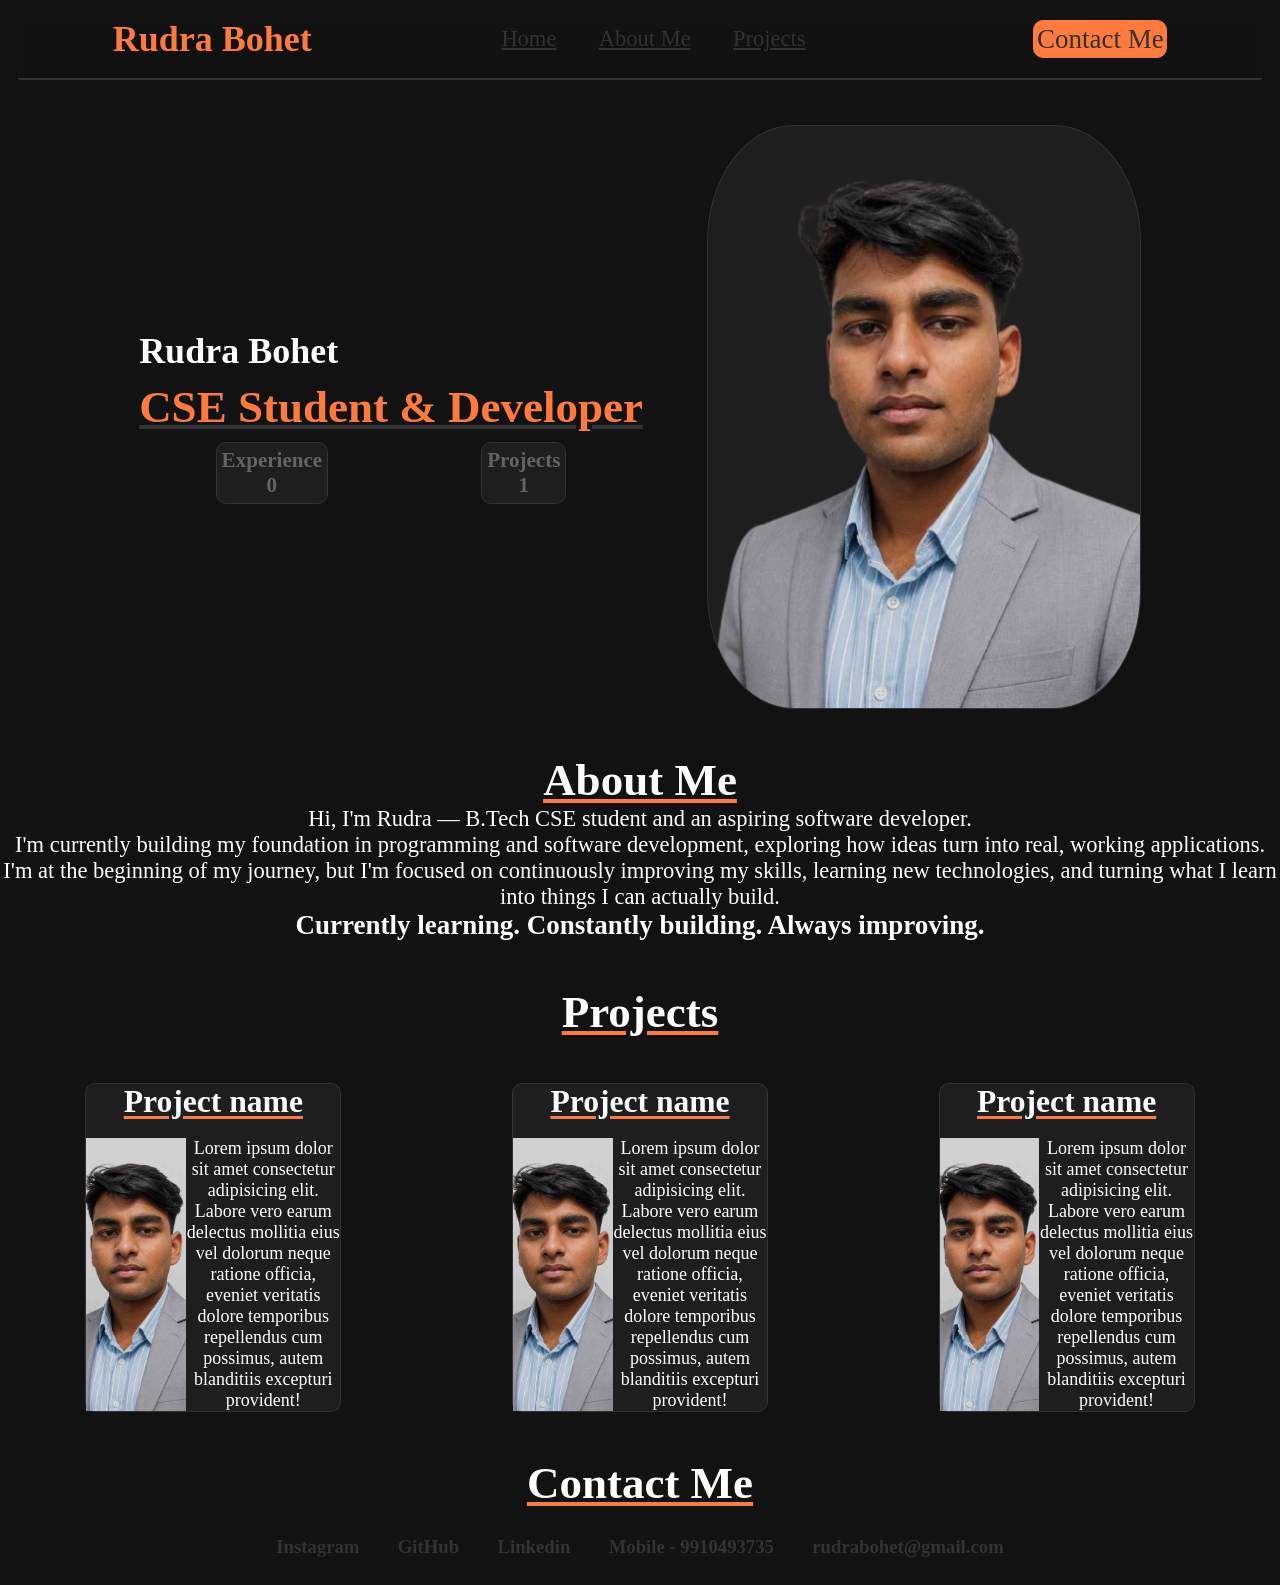
==== index.html @ 56403a35 "Add files via upload" ====
<!doctype html>
<html lang="en">

<head>
    <meta charset="UTF-8" />
    <meta name="viewport" content="width=device-width, initial-scale=1.0" />
    <link rel="stylesheet" href="style.css" />
    <base target="_blank" />
    <title>Rudra Bohet</title>
</head>

<body id="top">
    <div id="nav">
        <div id="navlogo">
            <h1>Rudra Bohet</h1>
        </div>
        <div id="navcont">
            <a href="#top">Home</a>
            <a href="#about">About Me</a>
            <a href="#Projects">Projects</a>
        </div>
        <div id="navhire">
            <a href="#">Contact Me</a>
        </div>
    </div>

    <div id="landing">
        <div id="intro">
            <div id="intro_text">
                <h1>Rudra Bohet</h1>
                <h2>CSE Student & Developer</h2>
                <div id="intro_text_badges">
                    <div class="badge">
                        <h3>
                            Experience <br />
                            0
                        </h3>
                    </div>
                    <div class="badge">
                        <h3>
                            Projects <br />
                            1
                        </h3>
                    </div>
                </div>
            </div>
        </div>
        <div id="intro_img">
            <div>
                <img src="all_images/rudra_photo-removebg-preview.png" alt="" />
            </div>
        </div>
    </div>

    <div id="about">
        <div id="aboutheading">
            <h1>About Me</h1>
            <p>
                Hi, I'm Rudra — B.Tech CSE student and an aspiring software developer.
                <br />
                I'm currently building my foundation in programming and software
                development, exploring how ideas turn into real, working applications.
                <br />
                I'm at the beginning of my journey, but I'm focused on continuously
                improving my skills, learning new technologies, and turning what I
                learn into things I can actually build. <br />
            </p>
            <p style="font-size: 3vh">
                <strong>Currently learning. Constantly building. Always improving.</strong>
            </p>
        </div>
    </div>

    <div id="Projects">
        <div id="projecthead">
            <h1>Projects</h1>
            <div id="projectgrid">
                <div class="projectile">
                    <div id="prjecttilehead">
                        <h3>Project name</h3>
                    </div>
                    <div id="projecttilecont">
                        <div>
                            <img src="all_images/rudra photo.jpeg" alt="logo" />
                        </div>
                        <div>
                            <p>
                                Lorem ipsum dolor sit amet consectetur adipisicing elit.
                                Labore vero earum delectus mollitia eius vel dolorum neque
                                ratione officia, eveniet veritatis dolore temporibus
                                repellendus cum possimus, autem blanditiis excepturi
                                provident!
                            </p>
                        </div>
                    </div>
                </div>
                <div class="projectile">
                    <div id="prjecttilehead">
                        <h3>Project name</h3>
                    </div>
                    <div id="projecttilecont">
                        <div>
                            <img src="all_images/rudra photo.jpeg" alt="logo" />
                        </div>
                        <div>
                            <p>
                                Lorem ipsum dolor sit amet consectetur adipisicing elit.
                                Labore vero earum delectus mollitia eius vel dolorum neque
                                ratione officia, eveniet veritatis dolore temporibus
                                repellendus cum possimus, autem blanditiis excepturi
                                provident!
                            </p>
                        </div>
                    </div>
                </div>
                <div class="projectile">
                    <div id="prjecttilehead">
                        <h3>Project name</h3>
                    </div>
                    <div id="projecttilecont">
                        <div>
                            <img src="all_images/rudra photo.jpeg" alt="logo" />
                        </div>
                        <div>
                            <p>
                                Lorem ipsum dolor sit amet consectetur adipisicing elit.
                                Labore vero earum delectus mollitia eius vel dolorum neque
                                ratione officia, eveniet veritatis dolore temporibus
                                repellendus cum possimus, autem blanditiis excepturi
                                provident!
                            </p>
                        </div>
                    </div>
                </div>
            </div>
        </div>
    </div>

    <div id="contact">
        <div id="contacthead">
            <h1>Contact Me</h1>
            <div id="contactcont">
                <div class="links">
                    <h3>
                        <a href="https://www.instagram.com/rudra_bohet">Instagram</a>
                    </h3>
                </div>
                <div class="links">
                    <h3><a href="https://github.com/Rudra-Bohet">GitHub</a></h3>
                </div>
                <div class="links">
                    <h3>
                        <a href="https://www.linkedin.com/in/rudra-bohet">Linkedin</a>
                    </h3>
                </div>
                <div class="links">
                    <h3><a href="tel:+919910493735">Mobile - 9910493735</a></h3>
                </div>
                <div class="links">
                    <h3>rudrabohet@gmail.com</h3>
                </div>
            </div>
        </div>
    </div>
</body>

</html>
---- style.css ----
* {
    margin: 0;
    padding: 0;
    box-sizing: border-box;
}

html,
body {
    scroll-behavior: smooth;
    background-color: rgba(18, 18, 18);
}

#nav {
    margin: 2vh;
    display: flex;
    flex-wrap: wrap;
    background-color: rgba(18, 18, 18, 0.95);
    border-bottom: 2px solid rgba(50, 50, 50);
    justify-content: space-around;
    padding-bottom: 2vh;
    align-items: center;
    position: sticky;
    top: 0;
    z-index: 1000;

    #navlogo {
        font-size: 2vh;
        color: #ff7a3d;
        text-align: center;
    }

    #navcont {
        a {
            display: inline-block;
            font-size: 2.5vh;
            margin-right: 3vw;
        }

        a:link {
            color: rgba(50, 50, 50);
        }

        a:visited {
            color: rgba(50, 50, 50);
        }

        a:hover {
            color: rgba(100, 100, 100);
            text-decoration: underline rgba(100, 100, 100);
        }

        a:active {
            color: rgba(75, 75, 75);
        }
    }

    #navhire {
        font-size: 3vh;
        border: 1px solid #ff7a3d;
        background-color: #ff7a3d;
        border-radius: 10px;
        padding: 0.2%;

        a:link {
            text-decoration: none;
            color: rgba(50, 50, 50);
        }

        a:visited {
            color: rgba(50, 50, 50);
        }

        a:hover {
            color: rgba(100, 100, 100);
            text-decoration: underline rgba(100, 100, 100);
        }

        a:active {
            color: rgba(75, 75, 75);
        }
    }
}

#landing,
#about,
#Projects,
#contact {
    margin-top: 5vh;
    display: flex;
    color: white;
    justify-content: center;
    align-items: center;
    gap: 5vw;
}

#intro_text {
    color: white;

    h1 {
        font-size: 4vh;
        margin-bottom: 1vh;
    }

    h2 {
        color: #ff7a3d;
        font-size: 5vh;
        text-decoration: underline rgba(50, 50, 50);
        margin-bottom: 1vh;
    }

    #intro_text_badges {
        display: flex;
        justify-content: space-around;

        .badge {
            font-size: 2vh;
            text-align: center;
            padding: 1%;
            color: rgba(100, 100, 100);
            background-color: rgba(30, 30, 30);
            border: 1px solid rgba(50, 50, 50);
            border-radius: 10px;
        }
    }
}

#intro_img {
    display: flex;
    flex-grow: 0;
    color: rgba(100, 100, 100);
    background-color: rgba(30, 30, 30);
    border: 1px solid rgba(50, 50, 50);
    border-radius: 20%;
    overflow: hidden;

    img {
        width: 100%;
        height: 100%;
        object-fit: cover;
        object-position: center;
        filter: brightness(90%);
    }
}

#aboutheading {
    text-align: center;

    h1 {
        font-size: 5vh;
        text-underline-offset: 4px;
        text-decoration: underline #ff7a3d;
    }

    p {
        font-size: 2.5vh;
    }
}

#projecthead {
    text-align: center;

    h1 {
        font-size: 5vh;
        text-underline-offset: 4px;
        text-decoration: underline #ff7a3d;
    }
}

#projectgrid {
    display: flex;
    flex-wrap: wrap;
    margin-top: 5vh;
    justify-content: space-around;
}

.projectile {
    background-color: rgba(30, 30, 30);
    border: 1px solid rgba(50, 50, 50);
    border-radius: 10px;
    width: 20%;

    #prjecttilehead {
        font-size: 3vh;
        text-underline-offset: 4px;
        text-decoration: underline #ff7a3d;
        margin-bottom: 2vh;
    }

    #projecttilecont {
        display: flex;

        img {
            width: 100%;
            height: 100%;
            object-fit: cover;
            object-position: center;
            filter: brightness(90%);
        }

        p {
            font-size: 2vh;
        }
    }
}

#contacthead {
    text-align: center;

    h1 {
        font-size: 5vh;
        text-underline-offset: 4px;
        text-decoration: underline #ff7a3d;
    }
}

#contactcont {
    display: flex;
    flex-wrap: wrap;
    justify-content: space-between;
    margin-bottom: 3vh;
    margin-top: 3vh;

    h3 {
        text-decoration: none;
        color: rgba(50, 50, 50);
    }

    a:link {
        text-decoration: none;
        color: rgba(50, 50, 50);
        margin-right: 3vw;
    }

    a:visited {
        color: rgba(50, 50, 50);
    }

    a:hover {
        color: rgba(100, 100, 100);
        text-decoration: underline rgba(100, 100, 100);
    }

    a:active {
        color: rgba(75, 75, 75);
    }
}
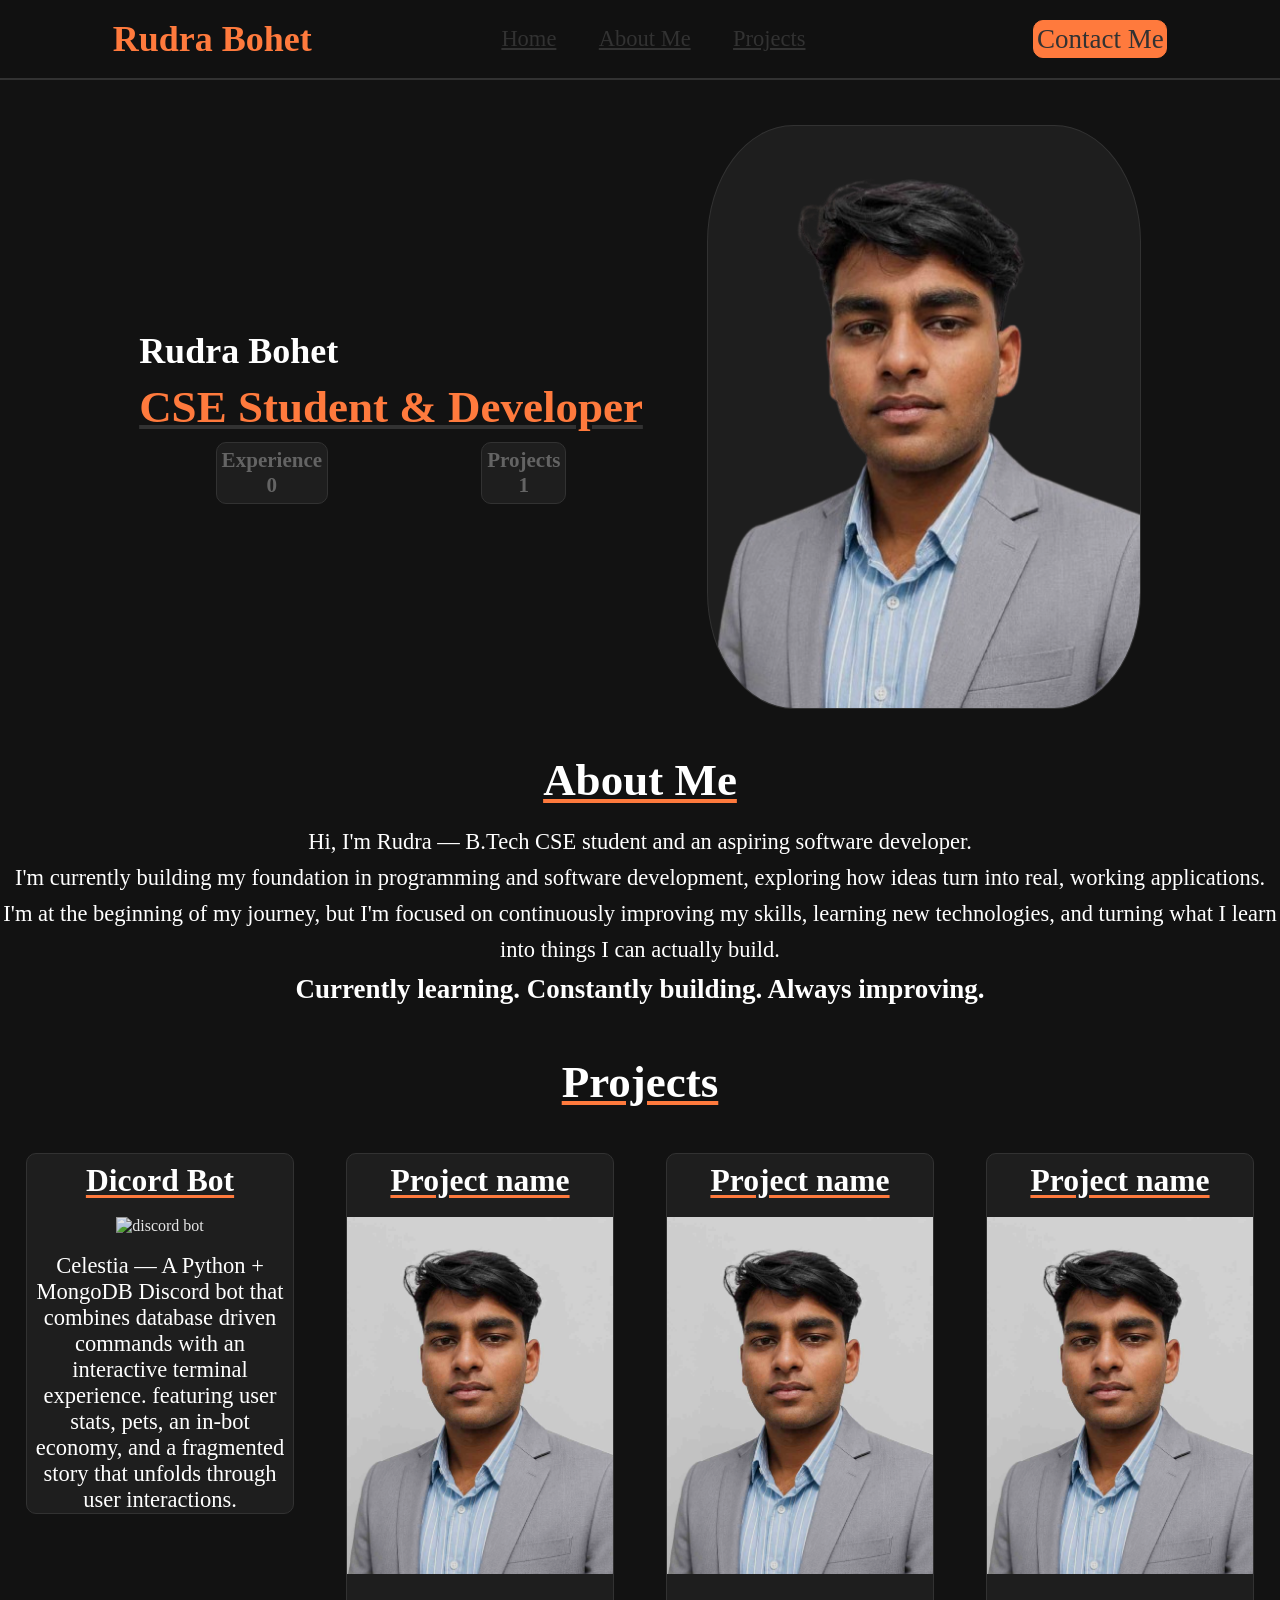
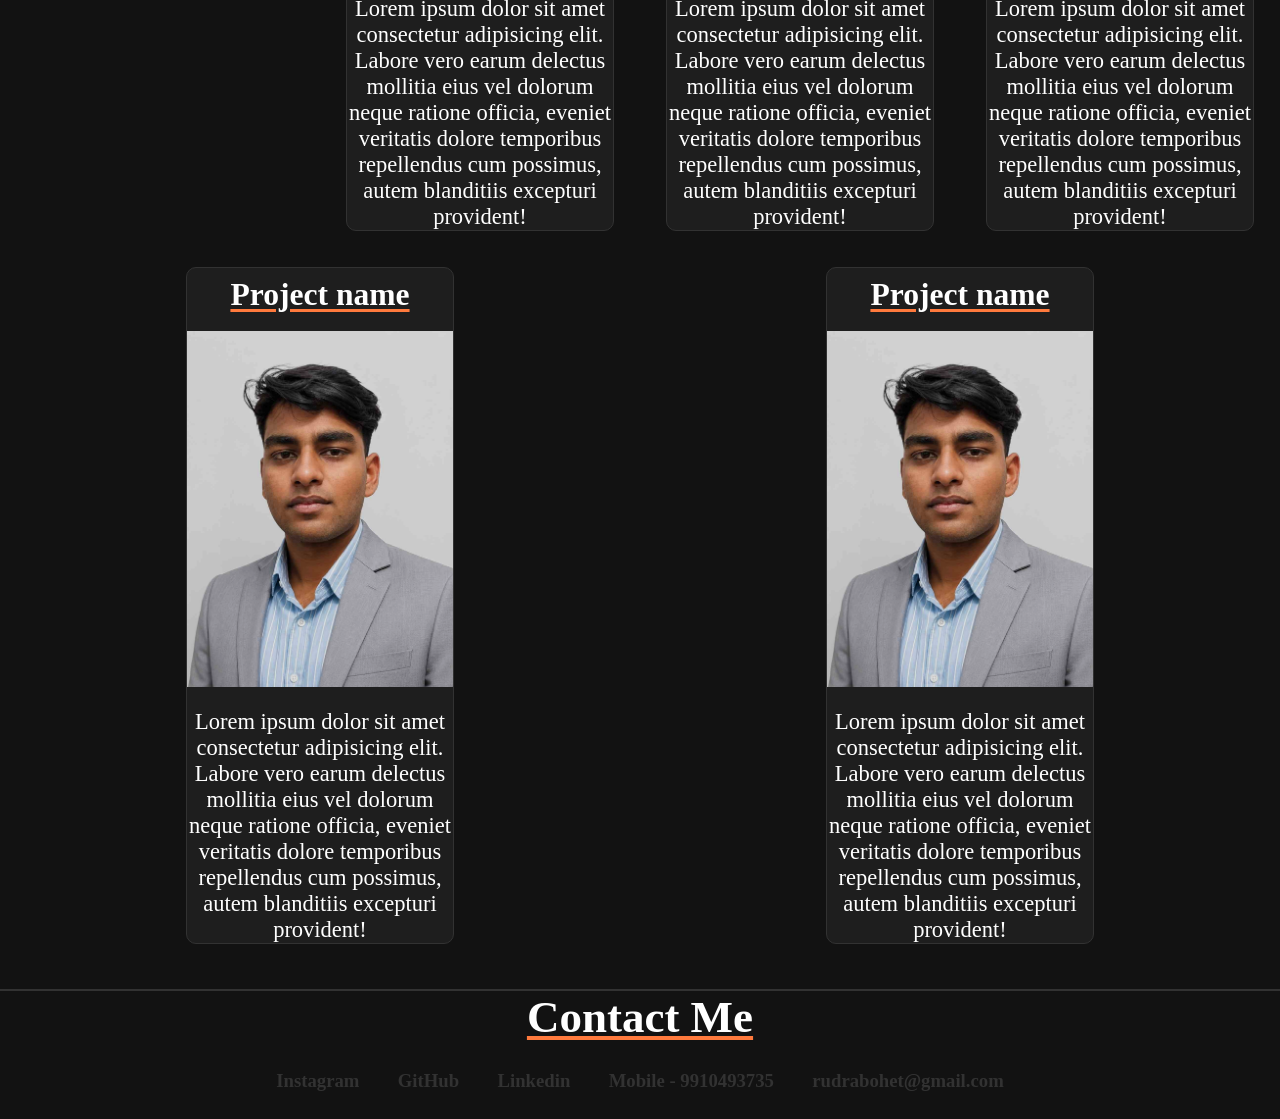
==== commit a2b5fb6b: "Add files via upload" ====
--- a/index.html
+++ b/index.html
@@ -5,7 +5,6 @@
     <meta charset="UTF-8" />
     <meta name="viewport" content="width=device-width, initial-scale=1.0" />
     <link rel="stylesheet" href="style.css" />
-    <base target="_blank" />
     <title>Rudra Bohet</title>
 </head>
 
@@ -20,7 +19,7 @@
             <a href="#Projects">Projects</a>
         </div>
         <div id="navhire">
-            <a href="#">Contact Me</a>
+            <a href="#contact">Contact Me</a>
         </div>
     </div>
 
@@ -65,7 +64,7 @@
                 improving my skills, learning new technologies, and turning what I
                 learn into things I can actually build. <br />
             </p>
-            <p style="font-size: 3vh">
+            <p>
                 <strong>Currently learning. Constantly building. Always improving.</strong>
             </p>
         </div>
@@ -76,48 +75,106 @@
             <h1>Projects</h1>
             <div id="projectgrid">
                 <div class="projectile">
-                    <div id="prjecttilehead">
-                        <h3>Project name</h3>
-                    </div>
-                    <div id="projecttilecont">
-                        <div>
-                            <img src="all_images/rudra photo.jpeg" alt="logo" />
-                        </div>
-                        <div>
-                            <p>
-                                Lorem ipsum dolor sit amet consectetur adipisicing elit.
-                                Labore vero earum delectus mollitia eius vel dolorum neque
-                                ratione officia, eveniet veritatis dolore temporibus
-                                repellendus cum possimus, autem blanditiis excepturi
-                                provident!
-                            </p>
-                        </div>
-                    </div>
-                </div>
-                <div class="projectile">
-                    <div id="prjecttilehead">
-                        <h3>Project name</h3>
-                    </div>
-                    <div id="projecttilecont">
-                        <div>
-                            <img src="all_images/rudra photo.jpeg" alt="logo" />
-                        </div>
-                        <div>
-                            <p>
-                                Lorem ipsum dolor sit amet consectetur adipisicing elit.
-                                Labore vero earum delectus mollitia eius vel dolorum neque
-                                ratione officia, eveniet veritatis dolore temporibus
-                                repellendus cum possimus, autem blanditiis excepturi
-                                provident!
-                            </p>
-                        </div>
-                    </div>
-                </div>
-                <div class="projectile">
-                    <div id="prjecttilehead">
-                        <h3>Project name</h3>
-                    </div>
-                    <div id="projecttilecont">
+                    <div class="prjecttilehead">
+                        <h3>Dicord Bot</h3>
+                    </div>
+                    <div class="projecttilecont">
+                        <div>
+                            <img src="all_images/discord bot.jpg" alt="discord bot" />
+                        </div>
+                        <div>
+                            <p>
+                                Celestia — A Python + MongoDB Discord bot that combines database driven commands with an
+                                interactive terminal
+                                experience. featuring user stats, pets, an in-bot economy, and a fragmented story
+                                that
+                                unfolds through user
+                                interactions.
+                            </p>
+                        </div>
+                    </div>
+                </div>
+                <div class="projectile">
+                    <div class="prjecttilehead">
+                        <h3>Project name</h3>
+                    </div>
+                    <div class="projecttilecont">
+                        <div>
+                            <img src="all_images/rudra photo.jpeg" alt="logo" />
+                        </div>
+                        <div>
+                            <p>
+                                Lorem ipsum dolor sit amet consectetur adipisicing elit.
+                                Labore vero earum delectus mollitia eius vel dolorum neque
+                                ratione officia, eveniet veritatis dolore temporibus
+                                repellendus cum possimus, autem blanditiis excepturi
+                                provident!
+                            </p>
+                        </div>
+                    </div>
+                </div>
+                <div class="projectile">
+                    <div class="prjecttilehead">
+                        <h3>Project name</h3>
+                    </div>
+                    <div class="projecttilecont">
+                        <div>
+                            <img src="all_images/rudra photo.jpeg" alt="logo" />
+                        </div>
+                        <div>
+                            <p>
+                                Lorem ipsum dolor sit amet consectetur adipisicing elit.
+                                Labore vero earum delectus mollitia eius vel dolorum neque
+                                ratione officia, eveniet veritatis dolore temporibus
+                                repellendus cum possimus, autem blanditiis excepturi
+                                provident!
+                            </p>
+                        </div>
+                    </div>
+                </div>
+                <div class="projectile">
+                    <div class="prjecttilehead">
+                        <h3>Project name</h3>
+                    </div>
+                    <div class="projecttilecont">
+                        <div>
+                            <img src="all_images/rudra photo.jpeg" alt="logo" />
+                        </div>
+                        <div>
+                            <p>
+                                Lorem ipsum dolor sit amet consectetur adipisicing elit.
+                                Labore vero earum delectus mollitia eius vel dolorum neque
+                                ratione officia, eveniet veritatis dolore temporibus
+                                repellendus cum possimus, autem blanditiis excepturi
+                                provident!
+                            </p>
+                        </div>
+                    </div>
+                </div>
+                <div class="projectile">
+                    <div class="prjecttilehead">
+                        <h3>Project name</h3>
+                    </div>
+                    <div class="projecttilecont">
+                        <div>
+                            <img src="all_images/rudra photo.jpeg" alt="logo" />
+                        </div>
+                        <div>
+                            <p>
+                                Lorem ipsum dolor sit amet consectetur adipisicing elit.
+                                Labore vero earum delectus mollitia eius vel dolorum neque
+                                ratione officia, eveniet veritatis dolore temporibus
+                                repellendus cum possimus, autem blanditiis excepturi
+                                provident!
+                            </p>
+                        </div>
+                    </div>
+                </div>
+                <div class="projectile">
+                    <div class="prjecttilehead">
+                        <h3>Project name</h3>
+                    </div>
+                    <div class="projecttilecont">
                         <div>
                             <img src="all_images/rudra photo.jpeg" alt="logo" />
                         </div>
@@ -142,19 +199,19 @@
             <div id="contactcont">
                 <div class="links">
                     <h3>
-                        <a href="https://www.instagram.com/rudra_bohet">Instagram</a>
+                        <a target="_blank" href="https://www.instagram.com/rudra_bohet">Instagram</a>
                     </h3>
                 </div>
                 <div class="links">
-                    <h3><a href="https://github.com/Rudra-Bohet">GitHub</a></h3>
+                    <h3><a target="_blank" href="https://github.com/Rudra-Bohet">GitHub</a></h3>
                 </div>
                 <div class="links">
                     <h3>
-                        <a href="https://www.linkedin.com/in/rudra-bohet">Linkedin</a>
+                        <a target="_blank" href="https://www.linkedin.com/in/rudra-bohet">Linkedin</a>
                     </h3>
                 </div>
                 <div class="links">
-                    <h3><a href="tel:+919910493735">Mobile - 9910493735</a></h3>
+                    <h3><a target="_blank" href="tel:+919910493735">Mobile - 9910493735</a></h3>
                 </div>
                 <div class="links">
                     <h3>rudrabohet@gmail.com</h3>
--- a/style.css
+++ b/style.css
@@ -11,13 +11,12 @@
 }
 
 #nav {
-    margin: 2vh;
+    padding: 2vh;
     display: flex;
     flex-wrap: wrap;
     background-color: rgba(18, 18, 18, 0.95);
     border-bottom: 2px solid rgba(50, 50, 50);
     justify-content: space-around;
-    padding-bottom: 2vh;
     align-items: center;
     position: sticky;
     top: 0;
@@ -149,10 +148,16 @@
         font-size: 5vh;
         text-underline-offset: 4px;
         text-decoration: underline #ff7a3d;
+        padding-bottom: 2vh;
     }
 
     p {
+        line-height: 1.6;
         font-size: 2.5vh;
+    }
+
+    strong {
+        font-size: 3vh;
     }
 }
 
@@ -167,40 +172,75 @@
 }
 
 #projectgrid {
-    display: flex;
-    flex-wrap: wrap;
-    margin-top: 5vh;
-    justify-content: space-around;
+
+    @media (min-width:767px) {
+        display: flex;
+        flex-wrap: wrap;
+        margin-top: 5vh;
+        justify-content: space-around;
+        align-items: start;
+        row-gap: 4vh;
+
+    }
+
+    @media (max-width:767px) {
+        display: flex;
+        flex-wrap: wrap;
+        flex-direction: column;
+        margin-top: 5vh;
+        margin-left: 5vw;
+        margin-right: 5vw;
+        row-gap: 5vh;
+    }
 }
 
 .projectile {
     background-color: rgba(30, 30, 30);
     border: 1px solid rgba(50, 50, 50);
     border-radius: 10px;
-    width: 20%;
-
-    #prjecttilehead {
+    flex-basis: 21%;
+
+    .prjecttilehead {
         font-size: 3vh;
         text-underline-offset: 4px;
         text-decoration: underline #ff7a3d;
         margin-bottom: 2vh;
-    }
-
-    #projecttilecont {
-        display: flex;
+        margin-top: 1vh;
+    }
+
+    .projecttilecont {
+        display: flex;
+        flex-direction: column;
 
         img {
+            @media (min-width:767px) {
+                width: 100%;
+                height: auto;
+
+            }
+
+            @media (max-width:767px) {
+                width: 100%;
+                height: 50vh;
+            }
+
             width: 100%;
-            height: 100%;
+            height: auto;
             object-fit: cover;
             object-position: center;
             filter: brightness(90%);
         }
 
         p {
-            font-size: 2vh;
-        }
-    }
+            padding-top: 2vh;
+            font-size: 2.5vh;
+        }
+    }
+}
+
+
+#contact {
+    border-top: 2px solid rgba(50, 50, 50);
 }
 
 #contacthead {
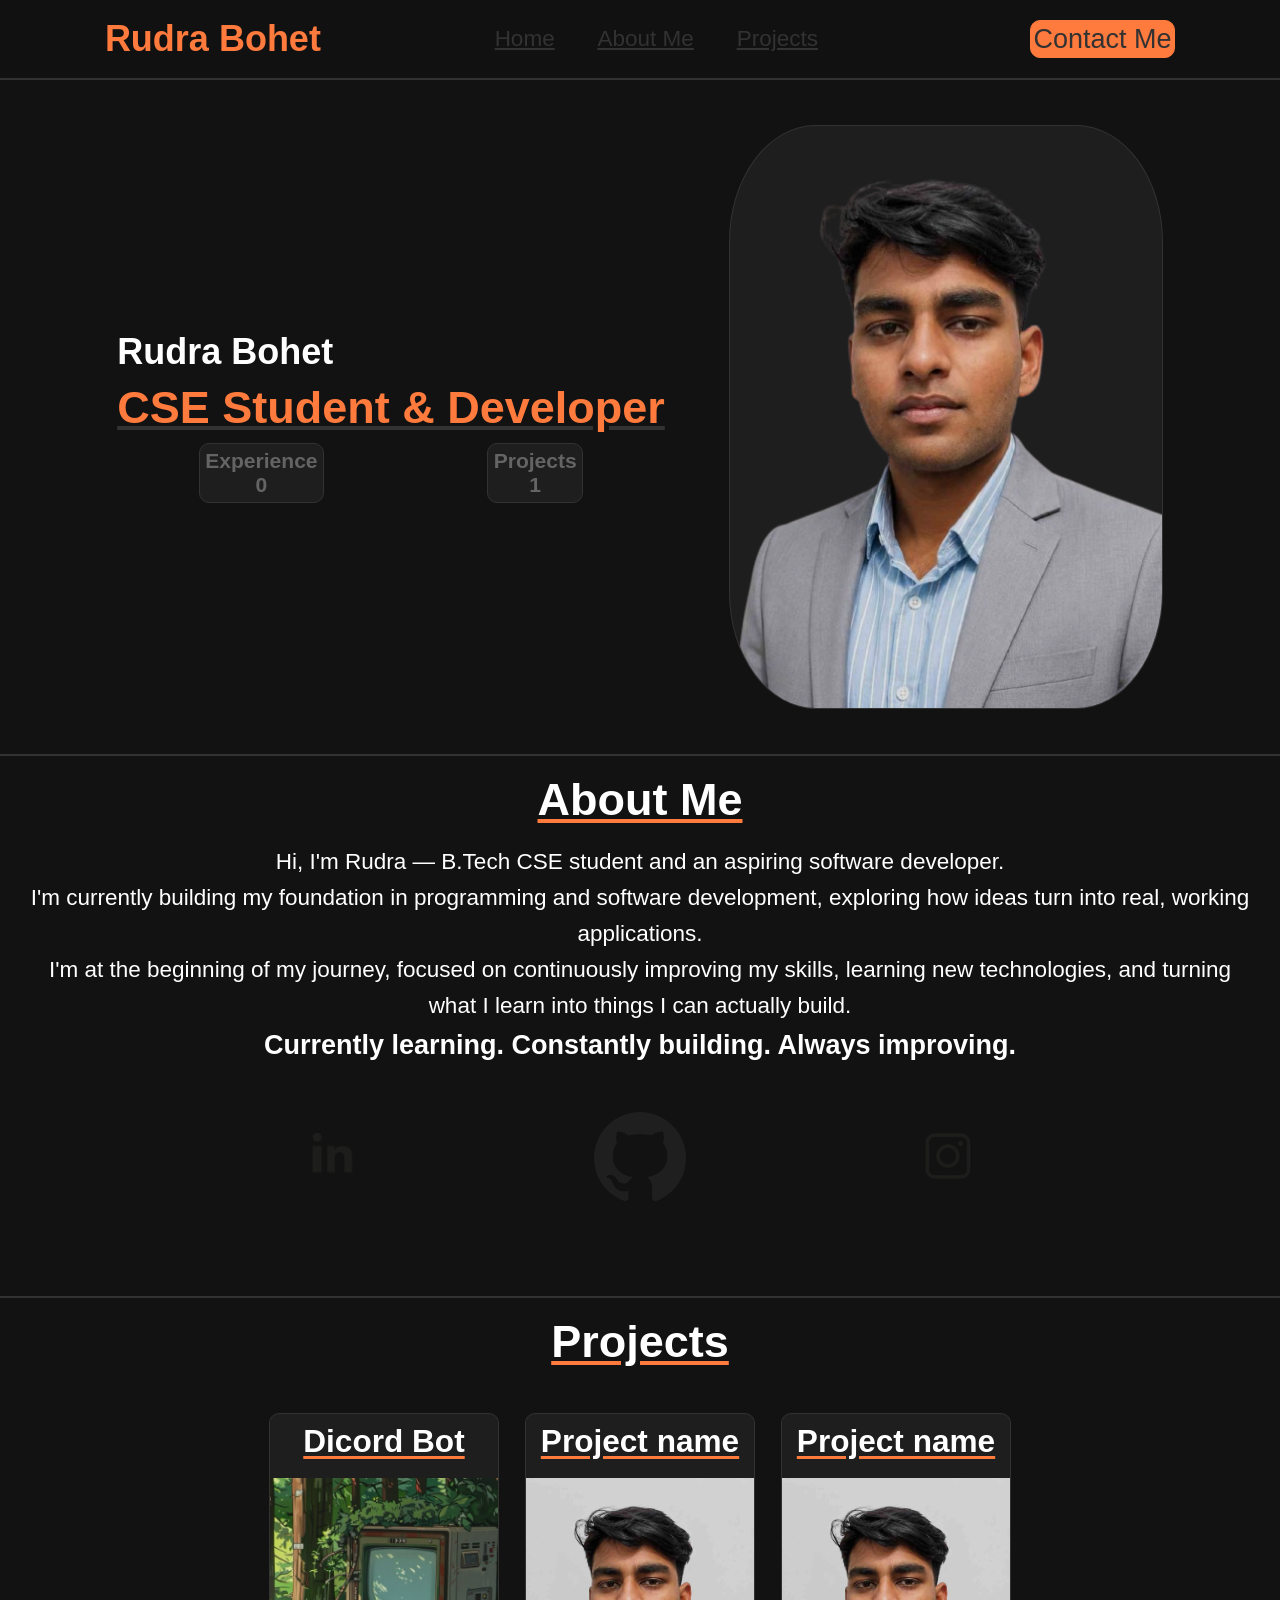
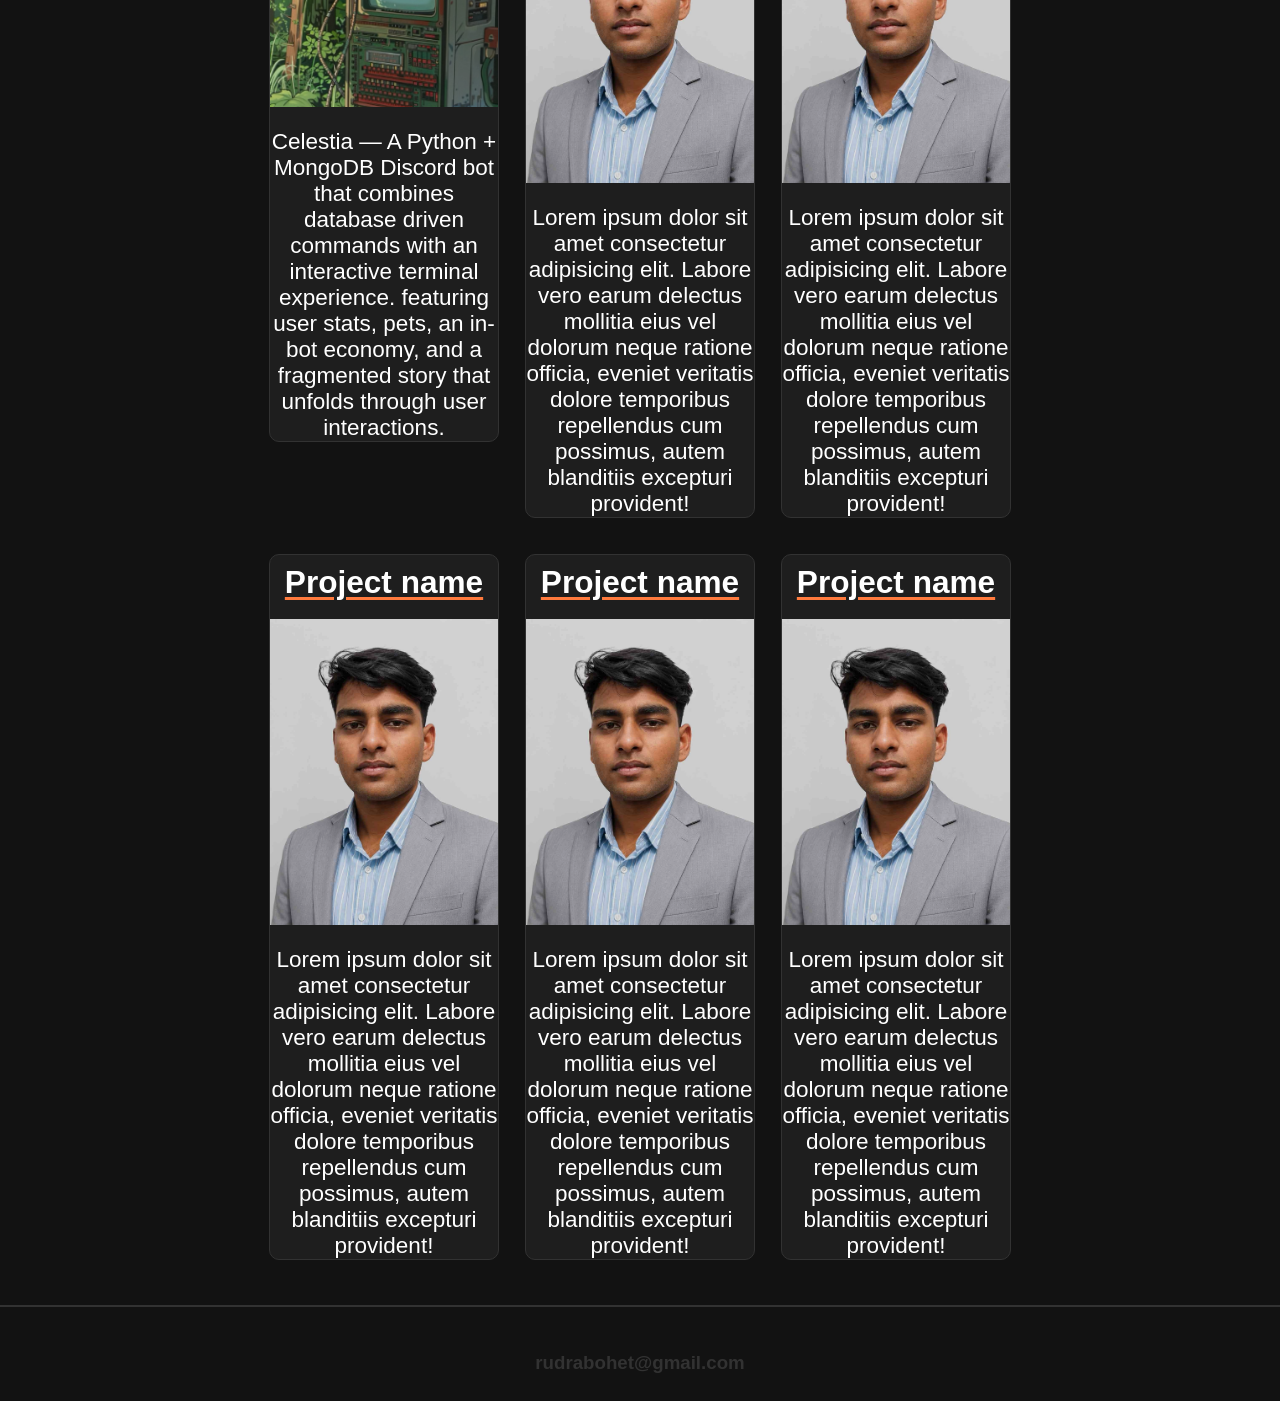
==== commit d1a462a2: "Add files via upload" ====
--- a/index.html
+++ b/index.html
@@ -60,13 +60,27 @@
                 I'm currently building my foundation in programming and software
                 development, exploring how ideas turn into real, working applications.
                 <br />
-                I'm at the beginning of my journey, but I'm focused on continuously
+                I'm at the beginning of my journey, focused on continuously
                 improving my skills, learning new technologies, and turning what I
                 learn into things I can actually build. <br />
             </p>
             <p>
                 <strong>Currently learning. Constantly building. Always improving.</strong>
             </p>
+            <div id="aboutlinkgrid">
+                <div class="aboutlink">
+                    <a target="_blank" href="https://www.linkedin.com/in/rudra-bohet"><img src="all_images/linkedin.png"
+                            alt=""></a>
+                </div>
+                <div class="aboutlink">
+                    <a target="_blank" href="https://github.com/Rudra-Bohet"><img
+                            src="all_images/GitHub_Invertocat_Black.png" alt="github"></a>
+                </div>
+                <div class="aboutlink">
+                    <a target="_blank" href="https://www.instagram.com/rudra_bohet"><img src="all_images/insta.png"
+                            alt=""></a>
+                </div>
+            </div>
         </div>
     </div>
 
@@ -195,25 +209,8 @@
 
     <div id="contact">
         <div id="contacthead">
-            <h1>Contact Me</h1>
             <div id="contactcont">
                 <div class="links">
-                    <h3>
-                        <a target="_blank" href="https://www.instagram.com/rudra_bohet">Instagram</a>
-                    </h3>
-                </div>
-                <div class="links">
-                    <h3><a target="_blank" href="https://github.com/Rudra-Bohet">GitHub</a></h3>
-                </div>
-                <div class="links">
-                    <h3>
-                        <a target="_blank" href="https://www.linkedin.com/in/rudra-bohet">Linkedin</a>
-                    </h3>
-                </div>
-                <div class="links">
-                    <h3><a target="_blank" href="tel:+919910493735">Mobile - 9910493735</a></h3>
-                </div>
-                <div class="links">
                     <h3>rudrabohet@gmail.com</h3>
                 </div>
             </div>
--- a/style.css
+++ b/style.css
@@ -8,6 +8,14 @@
 body {
     scroll-behavior: smooth;
     background-color: rgba(18, 18, 18);
+}
+
+input,
+button,
+select,
+body,
+textarea {
+    font-family: Arial, Helvetica, sans-serif;
 }
 
 #nav {
@@ -92,6 +100,19 @@
     gap: 5vw;
 }
 
+#landing,
+#about {
+    padding-left: 2vw;
+    padding-right: 2vw;
+}
+
+#contact,
+#Projects,
+#about {
+    padding-top: 2vh;
+    border-top: 2px solid rgba(50, 50, 50);
+}
+
 #intro_text {
     color: white;
 
@@ -141,6 +162,26 @@
     }
 }
 
+#aboutlinkgrid {
+    display: flex;
+    justify-content: space-evenly;
+    align-items: center;
+    padding: 5vh;
+
+    img {
+        width: auto;
+        height: 10vh;
+    }
+
+    a {
+        transition: 1s;
+    }
+
+    a:hover {
+        filter: drop-shadow(0 0 8px #00f3ff) drop-shadow(0 0 20px #00f3ff);
+    }
+}
+
 #aboutheading {
     text-align: center;
 
@@ -177,71 +218,93 @@
         display: flex;
         flex-wrap: wrap;
         margin-top: 5vh;
+        padding-left: 20vw;
+        padding-right: 20vw;
         justify-content: space-around;
         align-items: start;
         row-gap: 4vh;
 
+        .projectile {
+            flex-basis: 30%;
+
+            p {
+                padding-top: 2vh;
+                font-size: 2.5vh;
+            }
+        }
+
+    }
+
+    @media (min-width: 768px) and (max-width: 1024px) {
+        display: flex;
+        flex-wrap: wrap;
+        margin-top: 5vh;
+        padding-left: 20vw;
+        padding-right: 20vw;
+        justify-content: space-around;
+        align-items: start;
+        row-gap: 4vh;
+
+        .projectile {
+            flex-basis: 40%;
+
+            p {
+                padding-top: 2vh;
+                font-size: 2.5vh;
+            }
+        }
     }
 
     @media (max-width:767px) {
         display: flex;
         flex-wrap: wrap;
-        flex-direction: column;
+        justify-content: space-around;
+        align-items: start;
         margin-top: 5vh;
         margin-left: 5vw;
         margin-right: 5vw;
         row-gap: 5vh;
-    }
-}
-
-.projectile {
-    background-color: rgba(30, 30, 30);
-    border: 1px solid rgba(50, 50, 50);
-    border-radius: 10px;
-    flex-basis: 21%;
-
-    .prjecttilehead {
-        font-size: 3vh;
-        text-underline-offset: 4px;
-        text-decoration: underline #ff7a3d;
-        margin-bottom: 2vh;
-        margin-top: 1vh;
-    }
-
-    .projecttilecont {
-        display: flex;
-        flex-direction: column;
-
-        img {
-            @media (min-width:767px) {
+
+        .projectile {
+            width: 40%;
+
+            p {
+                padding-top: 2vh;
+                font-size: 2vh;
+            }
+        }
+    }
+
+    .projectile {
+        background-color: rgba(30, 30, 30);
+        border: 1px solid rgba(50, 50, 50);
+        border-radius: 10px;
+
+        .prjecttilehead {
+            font-size: 3vh;
+            text-underline-offset: 4px;
+            text-decoration: underline #ff7a3d;
+            margin-bottom: 2vh;
+            margin-top: 1vh;
+        }
+
+        .projecttilecont {
+            display: flex;
+            flex-direction: column;
+
+            img {
+
                 width: 100%;
                 height: auto;
-
+                object-fit: cover;
+                object-position: center;
+                filter: brightness(90%);
             }
 
-            @media (max-width:767px) {
-                width: 100%;
-                height: 50vh;
-            }
-
-            width: 100%;
-            height: auto;
-            object-fit: cover;
-            object-position: center;
-            filter: brightness(90%);
-        }
-
-        p {
-            padding-top: 2vh;
-            font-size: 2.5vh;
-        }
-    }
-}
-
-
-#contact {
-    border-top: 2px solid rgba(50, 50, 50);
-}
+        }
+    }
+}
+
 
 #contacthead {
     text-align: center;
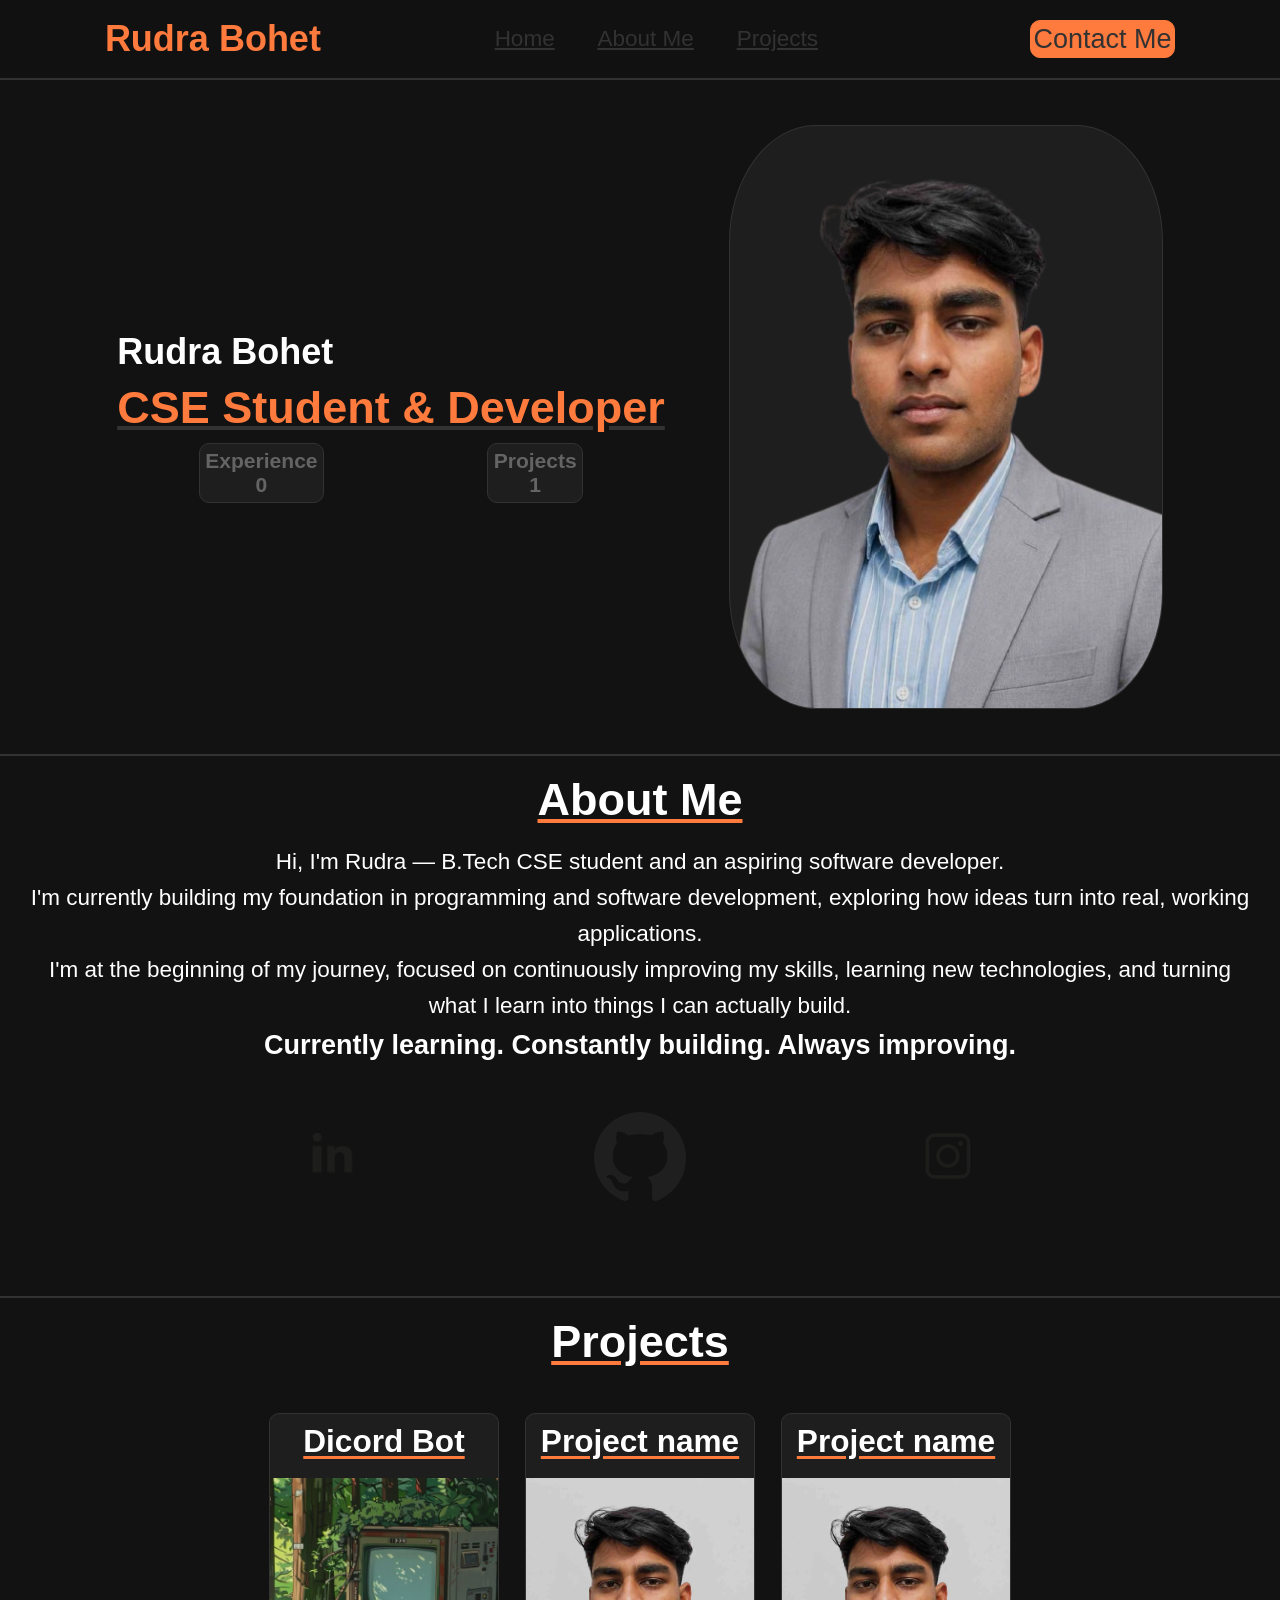
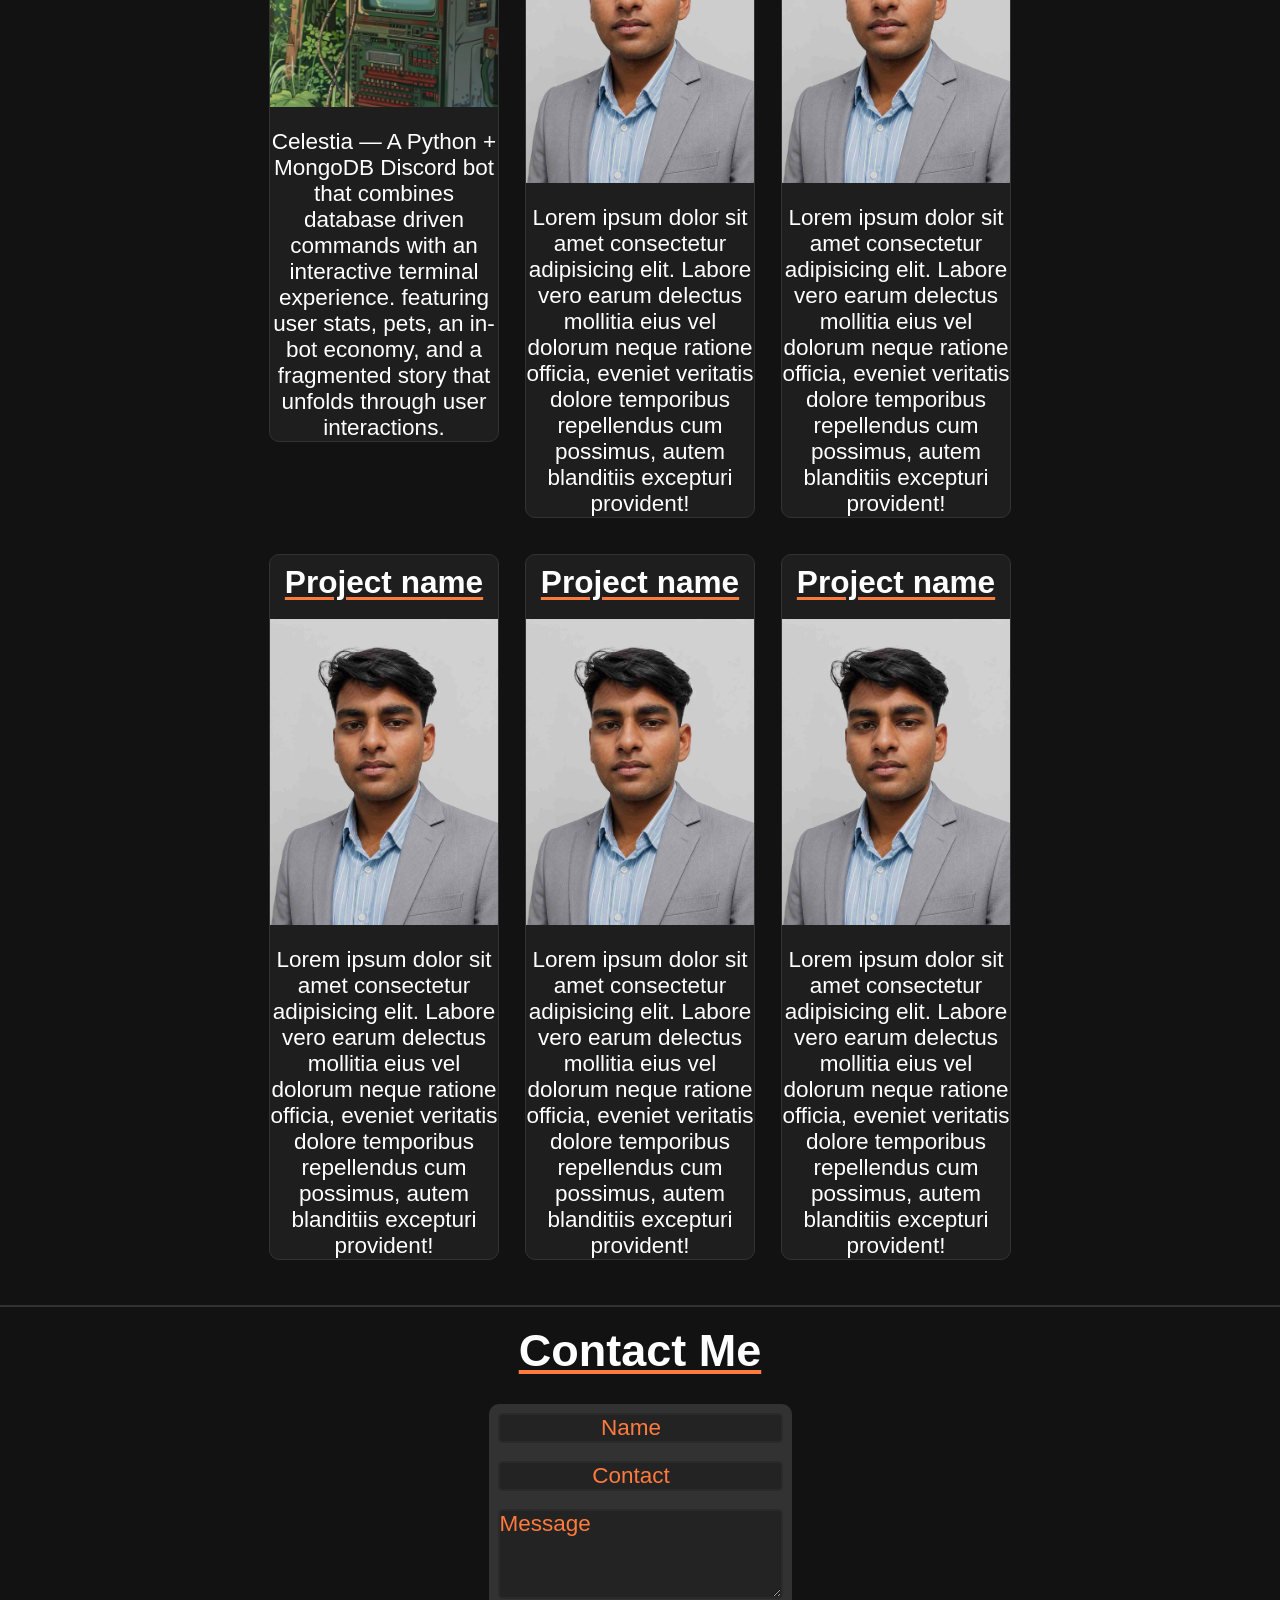
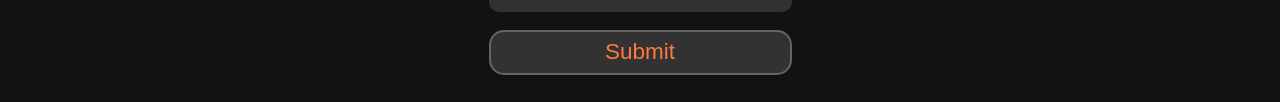
==== commit 8333ad37: "Add files via upload" ====
--- a/index.html
+++ b/index.html
@@ -209,10 +209,31 @@
 
     <div id="contact">
         <div id="contacthead">
+            <h1>
+                Contact Me
+            </h1>
             <div id="contactcont">
-                <div class="links">
-                    <h3>rudrabohet@gmail.com</h3>
-                </div>
+                <form action="https://formspree.io/f/xzepgvqo" method="POST">
+                    <div id="formele">
+                        <div id="formin">
+                            <div id="formname">
+                                <label for="Name"></label>
+                                <input type="text" name="Name" placeholder="Name">
+                            </div>
+                            <div id="formcontact">
+                                <label for="contact"></label>
+                                <input type="text" name="contact" placeholder="Contact">
+                            </div>
+                            <div id="formmesg">
+                                <label for="mesg"></label>
+                                <textarea name="mesg" placeholder="Message"></textarea>
+                            </div>
+                        </div>
+                        <div id="formsub">
+                            <button id="formjj" type="submit">Submit</button>
+                        </div>
+                    </div>
+                </form>
             </div>
         </div>
     </div>
--- a/style.css
+++ b/style.css
@@ -317,33 +317,69 @@
 }
 
 #contactcont {
-    display: flex;
-    flex-wrap: wrap;
-    justify-content: space-between;
     margin-bottom: 3vh;
     margin-top: 3vh;
-
-    h3 {
-        text-decoration: none;
-        color: rgba(50, 50, 50);
-    }
-
-    a:link {
-        text-decoration: none;
-        color: rgba(50, 50, 50);
-        margin-right: 3vw;
-    }
-
-    a:visited {
-        color: rgba(50, 50, 50);
-    }
-
-    a:hover {
-        color: rgba(100, 100, 100);
-        text-decoration: underline rgba(100, 100, 100);
-    }
-
-    a:active {
-        color: rgba(75, 75, 75);
-    }
+}
+
+
+#formin {
+    background-color: rgba(50, 50, 50);
+    border-radius: 10px;
+
+    input {
+        background-color: rgba(20, 20, 20, 0.5);
+        border: 2px solid rgba(50, 50, 50, 0.5);
+        font-size: 2.5vh;
+        margin: 1vh;
+        color: #ff7a3d;
+        border-radius: 5px;
+        text-align: center;
+    }
+
+    textarea {
+        background-color: rgba(20, 20, 20, 0.5);
+        border: 2px solid rgba(50, 50, 50, 0.5);
+        font-size: 2.5vh;
+        margin: 1vh;
+        color: #ff7a3d;
+        border-radius: 5px;
+    }
+
+    textarea {
+        height: 10vh;
+    }
+
+    input::placeholder {
+        font-size: 2.5vh;
+        margin: 1vh;
+        color: #ff7a3d;
+        border-radius: 5px;
+        text-align: center;
+    }
+
+    textarea::placeholder {
+        font-size: 2.5vh;
+        margin: 1vh;
+        color: #ff7a3d;
+        border-radius: 5px;
+    }
+
+}
+
+button[type="submit"] {
+    width: 100%;
+    height: 5vh;
+    margin-top: 2vh;
+    background-color: rgba(50, 50, 50);
+    border: 2px solid rgba(100, 100, 100);
+    border-radius: 15px;
+    color: #ff7a3d;
+    font-size: 2.5vh;
+}
+
+button[type="submit"]:hover,
+input[type="submit"]:hover {
+    background-color: #ff7a3d;
+    color: rgba(18, 18, 18, 1);
+    font-size: 2.5vh;
 }
